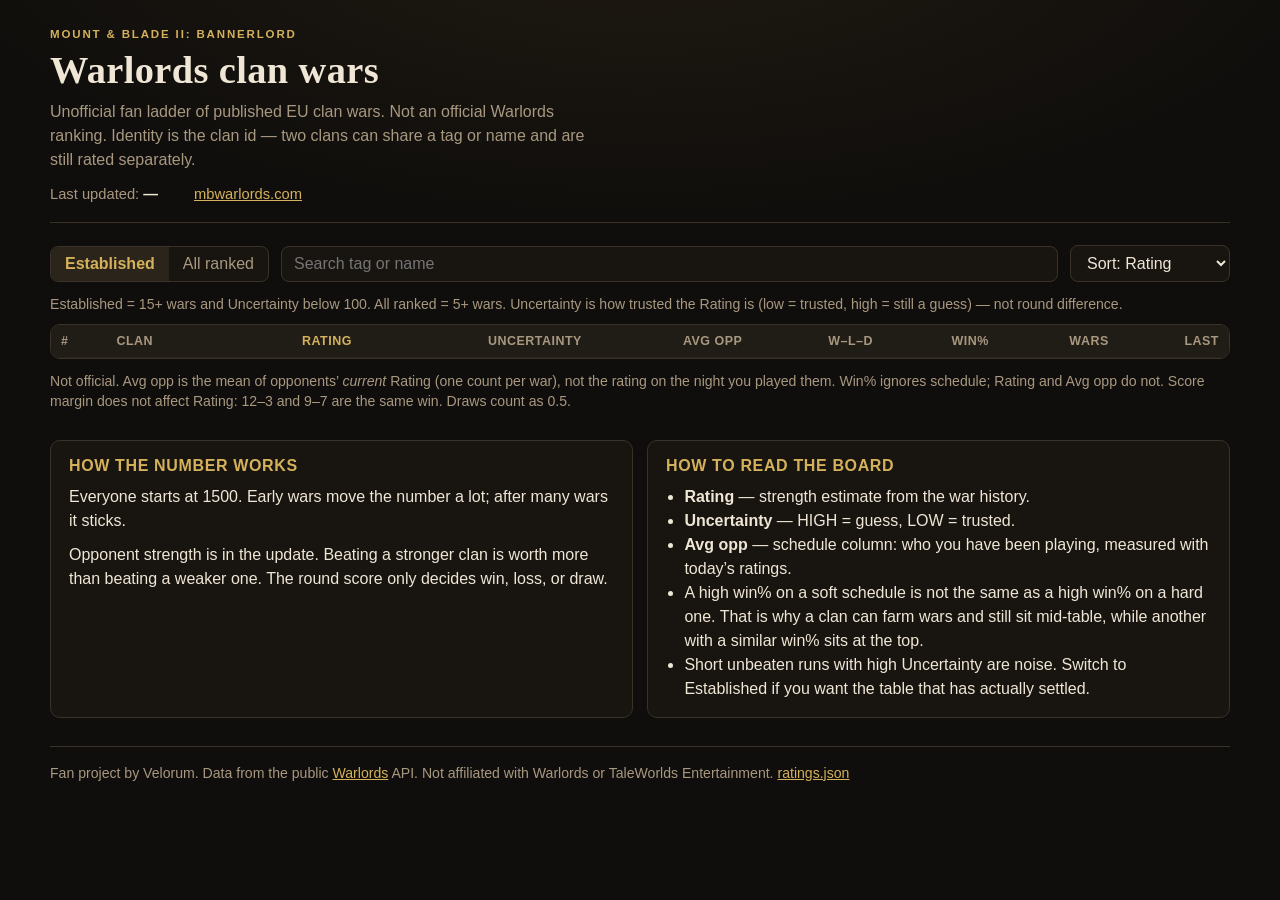
==== site/index.html @ 2134ea9e "Add unofficial Warlords clan-war ladder." ====
<!DOCTYPE html>
<html lang="en">
<head>
  <meta charset="utf-8">
  <meta name="viewport" content="width=device-width, initial-scale=1">
  <title>Warlords CW — unofficial clan-war ladder</title>
  <meta name="description" content="Unofficial Warlords (Bannerlord) clan-war ladder. Fan project, not affiliated with Warlords or TaleWorlds.">
  <link rel="stylesheet" href="styles.css">
</head>
<body>
  <div class="wrap">
    <header class="hero">
      <p class="kicker">Mount &amp; Blade II: Bannerlord</p>
      <h1>Warlords clan wars</h1>
      <p class="lede">Unofficial fan ladder of published EU clan wars. Not an official Warlords ranking. Identity is the clan id — two clans can share a tag or name and are still rated separately.</p>
      <div class="meta">
        <span>Last updated: <strong id="last-updated">—</strong></span>
        <span id="board-counts"></span>
        <span><a href="https://mbwarlords.com/">mbwarlords.com</a></span>
      </div>
    </header>

    <div class="controls">
      <div class="seg" role="group" aria-label="Who to show">
        <button type="button" id="btn-established" aria-pressed="true">Established</button>
        <button type="button" id="btn-all" aria-pressed="false">All ranked</button>
      </div>
      <label class="search">
        <input id="search" type="search" placeholder="Search tag or name" autocomplete="off">
      </label>
      <label class="sort">
        <select id="sort" aria-label="Sort board">
          <option value="rating">Sort: Rating</option>
          <option value="wars">Sort: Wars</option>
        </select>
      </label>
    </div>
    <p class="filter-hint">Established = 15+ wars and Uncertainty below 100. All ranked = 5+ wars. Uncertainty is how trusted the Rating is (low = trusted, high = still a guess) — not round difference.</p>

    <div class="table-wrap">
      <table class="board">
        <thead>
          <tr>
            <th scope="col">#</th>
            <th scope="col">Clan</th>
            <th class="sortable" scope="col" data-sort="rating" aria-sort="descending">Rating</th>
            <th scope="col">Uncertainty</th>
            <th scope="col">Avg opp</th>
            <th scope="col">W–L–D</th>
            <th scope="col">Win%</th>
            <th class="sortable" scope="col" data-sort="wars">Wars</th>
            <th scope="col">Last</th>
          </tr>
        </thead>
        <tbody id="board-body"></tbody>
      </table>
      <p class="empty" id="board-empty" hidden>No clans match this view.</p>
    </div>
    <p class="caption">Not official. Avg opp is the mean of opponents’ <em>current</em> Rating (one count per war), not the rating on the night you played them. Win% ignores schedule; Rating and Avg opp do not. Score margin does not affect Rating: 12–3 and 9–7 are the same win. Draws count as 0.5.</p>

    <section class="explain" aria-label="How the rating works">
      <article class="card">
        <h2>How the number works</h2>
        <p>Everyone starts at 1500. Early wars move the number a lot; after many wars it sticks.</p>
        <p>Opponent strength is in the update. Beating a stronger clan is worth more than beating a weaker one. The round score only decides win, loss, or draw.</p>
        <div id="explain-dynamic"></div>
      </article>
      <article class="card">
        <h2>How to read the board</h2>
        <ul>
          <li><strong>Rating</strong> — strength estimate from the war history.</li>
          <li><strong>Uncertainty</strong> — HIGH = guess, LOW = trusted.</li>
          <li><strong>Avg opp</strong> — schedule column: who you have been playing, measured with today’s ratings.</li>
          <li>A high win% on a soft schedule is not the same as a high win% on a hard one. That is why a clan can farm wars and still sit mid-table, while another with a similar win% sits at the top.</li>
          <li>Short unbeaten runs with high Uncertainty are noise. Switch to Established if you want the table that has actually settled.</li>
        </ul>
      </article>
    </section>

    <footer>
      Fan project by Velorum. Data from the public <a href="https://mbwarlords.com/">Warlords</a> API.
      Not affiliated with Warlords or TaleWorlds Entertainment.
      <a href="data/ratings.json">ratings.json</a>
    </footer>
  </div>

  <script type="application/json" id="ladder-data">__LADDER_JSON__</script>
  <script src="app.js" defer></script>
</body>
</html>
---- site/styles.css ----
:root {
  --bg: #100e0c;
  --bg-raise: #181511;
  --ink: #efe6d6;
  --muted: #a89880;
  --line: #3a3228;
  --gold: #d4b15a;
  --gold-dim: #8a7030;
  --accent: #c4a35a;
  --row: #16130f;
  --row-alt: #1c1914;
  --row-hover: #241f18;
  --focus: #e6c87a;
  font-family: "Segoe UI", "Helvetica Neue", Helvetica, Arial, sans-serif;
}

*,
*::before,
*::after {
  box-sizing: border-box;
}

html,
body {
  margin: 0;
  min-height: 100%;
  background: var(--bg);
  color: var(--ink);
  color-scheme: dark;
}

body {
  background:
    radial-gradient(1200px 500px at 50% -80px, rgba(212, 177, 90, 0.08), transparent 60%),
    var(--bg);
}

a {
  color: var(--gold);
}

a:hover {
  color: #f0d78a;
}

.wrap {
  width: min(1180px, calc(100% - 32px));
  margin: 0 auto;
  padding: 28px 0 64px;
}

header.hero {
  border-bottom: 1px solid var(--line);
  padding-bottom: 20px;
  margin-bottom: 22px;
}

.kicker {
  color: var(--gold);
  letter-spacing: 0.16em;
  text-transform: uppercase;
  font-size: 0.72rem;
  font-weight: 700;
  margin: 0 0 8px;
}

h1 {
  font-family: Georgia, "Times New Roman", serif;
  font-size: clamp(1.8rem, 3vw, 2.4rem);
  font-weight: 700;
  margin: 0 0 8px;
  letter-spacing: 0.01em;
}

.lede {
  margin: 0;
  color: var(--muted);
  max-width: 62ch;
  line-height: 1.5;
}

.meta {
  display: flex;
  flex-wrap: wrap;
  gap: 10px 18px;
  margin-top: 14px;
  color: var(--muted);
  font-size: 0.92rem;
}

.meta strong {
  color: var(--ink);
  font-weight: 600;
}

.controls {
  display: flex;
  flex-wrap: wrap;
  gap: 12px;
  align-items: center;
  margin: 0 0 14px;
}

.seg {
  display: inline-flex;
  border: 1px solid var(--line);
  border-radius: 8px;
  overflow: hidden;
  background: var(--bg-raise);
}

.seg button {
  appearance: none;
  border: 0;
  background: transparent;
  color: var(--muted);
  padding: 8px 14px;
  font: inherit;
  cursor: pointer;
}

.seg button[aria-pressed="true"] {
  background: #2a241a;
  color: var(--gold);
  font-weight: 600;
}

.search {
  flex: 1 1 220px;
  min-width: 180px;
}

.search input,
.sort select {
  width: 100%;
  background: var(--bg-raise);
  color: var(--ink);
  border: 1px solid var(--line);
  border-radius: 8px;
  padding: 8px 12px;
  font: inherit;
}

.sort {
  flex: 0 0 160px;
}

.filter-hint {
  margin: 0 0 12px;
  color: var(--muted);
  font-size: 0.88rem;
}

.table-wrap {
  overflow-x: auto;
  border: 1px solid var(--line);
  border-radius: 10px;
  background: var(--row);
}

table.board {
  width: 100%;
  border-collapse: collapse;
  font-variant-numeric: tabular-nums;
  min-width: 860px;
}

.board th,
.board td {
  padding: 9px 10px;
  text-align: right;
  border-bottom: 1px solid #2a241c;
  white-space: nowrap;
}

.board th {
  position: sticky;
  top: 0;
  background: #201c16;
  color: var(--muted);
  font-size: 0.78rem;
  letter-spacing: 0.04em;
  text-transform: uppercase;
  font-weight: 650;
  z-index: 1;
}

.board th:nth-child(2),
.board td:nth-child(2),
.board th:nth-child(1),
.board td:nth-child(1) {
  text-align: left;
}

.board tbody tr:nth-child(even) {
  background: var(--row-alt);
}

.board tbody tr:hover {
  background: var(--row-hover);
}

.board th.sortable {
  cursor: pointer;
}

.board th.sortable:hover,
.board th[aria-sort]:not([aria-sort="none"]) {
  color: var(--gold);
}

.board td.heat {
  color: #f3eee4;
}

.clan .tag {
  color: var(--gold);
  font-weight: 700;
  margin-right: 8px;
}

.clan .name {
  color: var(--ink);
}

.wld {
  color: var(--ink);
}

.empty {
  padding: 28px 16px;
  text-align: center;
  color: var(--muted);
}

.caption {
  margin: 12px 0 28px;
  color: var(--muted);
  font-size: 0.88rem;
  line-height: 1.45;
}

.explain {
  display: grid;
  gap: 14px;
  grid-template-columns: 1fr;
}

@media (min-width: 860px) {
  .explain {
    grid-template-columns: 1fr 1fr;
  }
}

.card {
  background: var(--bg-raise);
  border: 1px solid var(--line);
  border-radius: 10px;
  padding: 16px 18px;
}

.card h2 {
  margin: 0 0 10px;
  font-size: 1rem;
  color: var(--gold);
  letter-spacing: 0.04em;
  text-transform: uppercase;
}

.card p,
.card ul {
  margin: 0 0 10px;
  color: var(--ink);
  line-height: 1.5;
}

.card ul {
  padding-left: 1.15rem;
}

.card p:last-child,
.card ul:last-child {
  margin-bottom: 0;
}

footer {
  margin-top: 28px;
  padding-top: 16px;
  border-top: 1px solid var(--line);
  color: var(--muted);
  font-size: 0.88rem;
  line-height: 1.5;
}

:focus-visible {
  outline: 2px solid var(--focus);
  outline-offset: 2px;
}
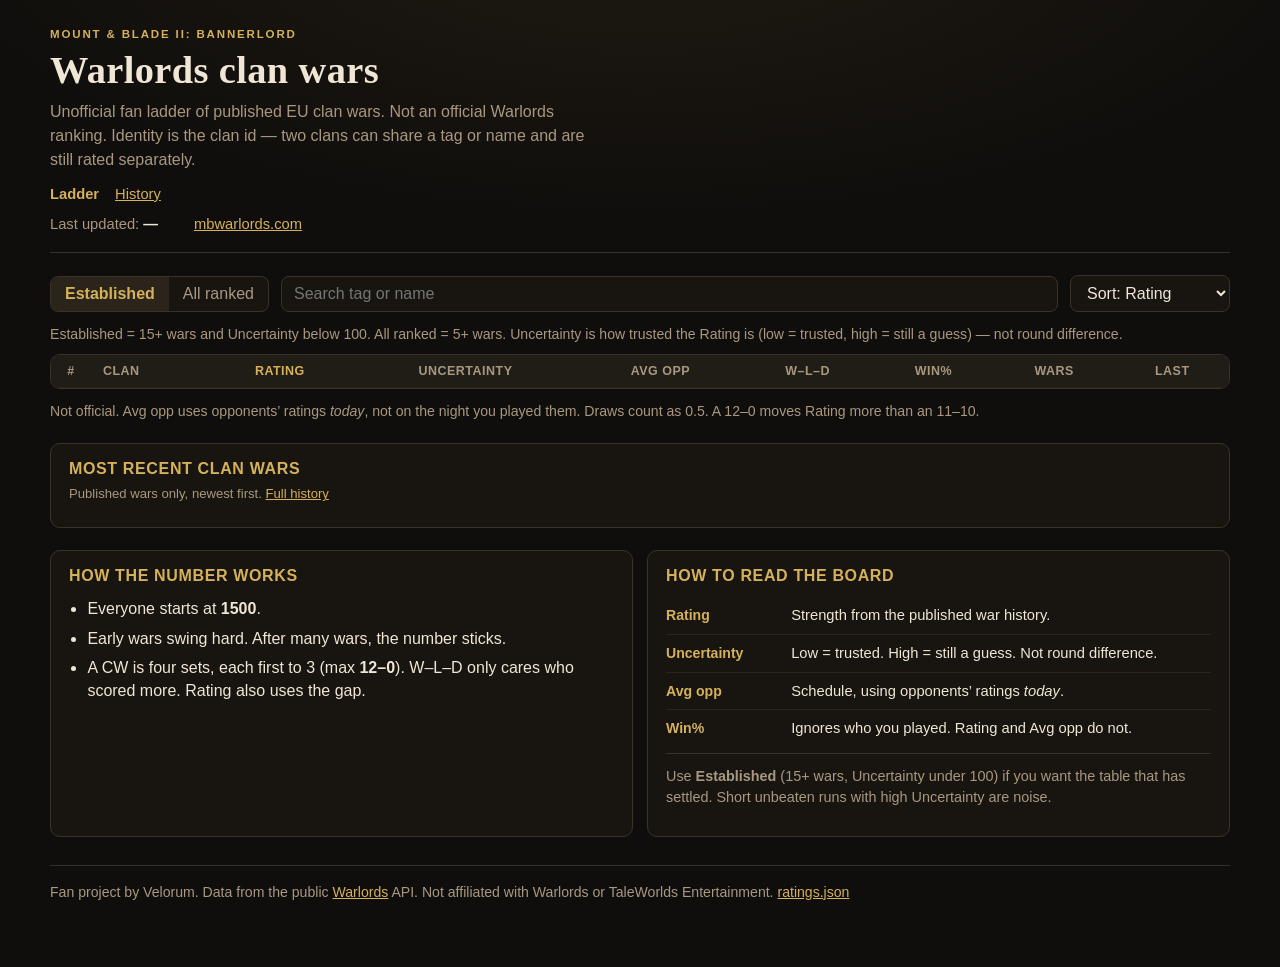
==== commit f4ce74b3: "Score wars by round gap, and add a full published-war history page. W–L–D stays binary; Rating maps " ====
--- a/site/index.html
+++ b/site/index.html
@@ -13,6 +13,10 @@
       <p class="kicker">Mount &amp; Blade II: Bannerlord</p>
       <h1>Warlords clan wars</h1>
       <p class="lede">Unofficial fan ladder of published EU clan wars. Not an official Warlords ranking. Identity is the clan id — two clans can share a tag or name and are still rated separately.</p>
+      <nav class="nav" aria-label="Site">
+        <a href="index.html" aria-current="page">Ladder</a>
+        <a href="wars.html">History</a>
+      </nav>
       <div class="meta">
         <span>Last updated: <strong id="last-updated">—</strong></span>
         <span id="board-counts"></span>
@@ -56,24 +60,48 @@
       </table>
       <p class="empty" id="board-empty" hidden>No clans match this view.</p>
     </div>
-    <p class="caption">Not official. Avg opp is the mean of opponents’ <em>current</em> Rating (one count per war), not the rating on the night you played them. Win% ignores schedule; Rating and Avg opp do not. Score margin does not affect Rating: 12–3 and 9–7 are the same win. Draws count as 0.5.</p>
+    <p class="caption">Not official. Avg opp uses opponents’ ratings <em>today</em>, not on the night you played them. Draws count as 0.5. A 12–0 moves Rating more than an 11–10.</p>
+
+    <section class="recent" aria-label="Most recent clan wars">
+      <article class="card">
+        <h2>Most recent clan wars</h2>
+        <p class="recent-hint">Published wars only, newest first. <a href="wars.html">Full history</a></p>
+        <ul id="recent-wars" class="recent-list"></ul>
+      </article>
+    </section>
 
     <section class="explain" aria-label="How the rating works">
       <article class="card">
         <h2>How the number works</h2>
-        <p>Everyone starts at 1500. Early wars move the number a lot; after many wars it sticks.</p>
-        <p>Opponent strength is in the update. Beating a stronger clan is worth more than beating a weaker one. The round score only decides win, loss, or draw.</p>
+        <ul class="rules">
+          <li>Everyone starts at <strong>1500</strong>.</li>
+          <li>Early wars swing hard. After many wars, the number sticks.</li>
+          <li>A CW is four sets, each first to 3 (max <strong>12–0</strong>). W–L–D only cares who scored more. Rating also uses the gap.</li>
+        </ul>
         <div id="explain-dynamic"></div>
       </article>
       <article class="card">
         <h2>How to read the board</h2>
-        <ul>
-          <li><strong>Rating</strong> — strength estimate from the war history.</li>
-          <li><strong>Uncertainty</strong> — HIGH = guess, LOW = trusted.</li>
-          <li><strong>Avg opp</strong> — schedule column: who you have been playing, measured with today’s ratings.</li>
-          <li>A high win% on a soft schedule is not the same as a high win% on a hard one. That is why a clan can farm wars and still sit mid-table, while another with a similar win% sits at the top.</li>
-          <li>Short unbeaten runs with high Uncertainty are noise. Switch to Established if you want the table that has actually settled.</li>
-        </ul>
+        <dl class="cols">
+          <div>
+            <dt>Rating</dt>
+            <dd>Strength from the published war history.</dd>
+          </div>
+          <div>
+            <dt>Uncertainty</dt>
+            <dd>Low = trusted. High = still a guess. Not round difference.</dd>
+          </div>
+          <div>
+            <dt>Avg opp</dt>
+            <dd>Schedule, using opponents’ ratings <em>today</em>.</dd>
+          </div>
+          <div>
+            <dt>Win%</dt>
+            <dd>Ignores who you played. Rating and Avg opp do not.</dd>
+          </div>
+        </dl>
+        <p class="note">Use <strong>Established</strong> (15+ wars, Uncertainty under 100) if you want the table that has settled. Short unbeaten runs with high Uncertainty are noise.</p>
+        <div id="explain-board"></div>
       </article>
     </section>
 
--- a/site/styles.css
+++ b/site/styles.css
@@ -88,6 +88,19 @@
   font-size: 0.92rem;
 }
 
+.nav {
+  display: flex;
+  gap: 16px;
+  margin-top: 14px;
+  font-size: 0.92rem;
+}
+
+.nav a[aria-current="page"] {
+  color: var(--gold);
+  font-weight: 650;
+  text-decoration: none;
+}
+
 .meta strong {
   color: var(--ink);
   font-weight: 600;
@@ -167,8 +180,8 @@
 
 .board th,
 .board td {
-  padding: 9px 10px;
-  text-align: right;
+  padding: 9px 12px;
+  text-align: center;
   border-bottom: 1px solid #2a241c;
   white-space: nowrap;
 }
@@ -185,10 +198,15 @@
   z-index: 1;
 }
 
-.board th:nth-child(2),
-.board td:nth-child(2),
 .board th:nth-child(1),
 .board td:nth-child(1) {
+  text-align: center;
+  color: var(--muted);
+  width: 2.5rem;
+}
+
+.board th:nth-child(2),
+.board td:nth-child(2) {
   text-align: left;
 }
 
@@ -209,8 +227,17 @@
   color: var(--gold);
 }
 
+.board td.num {
+  font-variant-numeric: tabular-nums;
+}
+
 .board td.heat {
-  color: #f3eee4;
+  font-weight: 650;
+}
+
+.board td.wld {
+  color: var(--ink);
+  font-weight: 500;
 }
 
 .clan .tag {
@@ -220,10 +247,6 @@
 }
 
 .clan .name {
-  color: var(--ink);
-}
-
-.wld {
   color: var(--ink);
 }
 
@@ -234,10 +257,105 @@
 }
 
 .caption {
-  margin: 12px 0 28px;
+  margin: 12px 0 22px;
   color: var(--muted);
   font-size: 0.88rem;
   line-height: 1.45;
+}
+
+.recent {
+  margin: 0 0 22px;
+}
+
+.recent-hint {
+  margin: -4px 0 10px;
+  color: var(--muted);
+  font-size: 0.82rem;
+}
+
+.recent-list {
+  list-style: none;
+  margin: 0;
+  padding: 0;
+}
+
+.recent-list li {
+  display: grid;
+  grid-template-columns: 8.5rem minmax(0, 1fr) 4.2rem;
+  gap: 12px;
+  align-items: baseline;
+  padding: 8px 0;
+  border-bottom: 1px solid #2a241c;
+}
+
+.recent-list li:last-child {
+  border-bottom: 0;
+  padding-bottom: 0;
+}
+
+.recent-list .when {
+  color: var(--muted);
+  font-size: 0.88rem;
+  font-variant-numeric: tabular-nums;
+}
+
+.recent-list .match {
+  min-width: 0;
+}
+
+.recent-list .vs {
+  color: var(--muted);
+  margin: 0 0.45rem;
+  font-size: 0.82rem;
+}
+
+.recent-list .side .tag {
+  font-weight: 700;
+  margin-right: 6px;
+}
+
+.recent-list .side.win,
+.recent-list .side.win .tag {
+  color: #76cc94;
+}
+
+.recent-list .side.lose,
+.recent-list .side.lose .tag {
+  color: #e07666;
+}
+
+.recent-list .score {
+  text-align: right;
+  font-weight: 700;
+  font-variant-numeric: tabular-nums;
+}
+
+.recent-empty {
+  color: var(--muted);
+}
+
+@media (max-width: 700px) {
+  .recent-list li {
+    grid-template-columns: 1fr auto;
+    grid-template-areas:
+      "match score"
+      "when score";
+    gap: 2px 12px;
+    padding: 10px 0;
+  }
+
+  .recent-list .when {
+    grid-area: when;
+  }
+
+  .recent-list .match {
+    grid-area: match;
+  }
+
+  .recent-list .score {
+    grid-area: score;
+    align-self: center;
+  }
 }
 
 .explain {
@@ -260,27 +378,126 @@
 }
 
 .card h2 {
-  margin: 0 0 10px;
+  margin: 0 0 12px;
   font-size: 1rem;
   color: var(--gold);
   letter-spacing: 0.04em;
   text-transform: uppercase;
 }
 
-.card p,
-.card ul {
-  margin: 0 0 10px;
-  color: var(--ink);
-  line-height: 1.5;
-}
-
-.card ul {
+.card h3 {
+  margin: 0 0 8px;
+  font-size: 0.72rem;
+  font-weight: 700;
+  letter-spacing: 0.08em;
+  text-transform: uppercase;
+  color: var(--muted);
+}
+
+.rules {
+  margin: 0 0 16px;
   padding-left: 1.15rem;
-}
-
-.card p:last-child,
-.card ul:last-child {
-  margin-bottom: 0;
+  color: var(--ink);
+  line-height: 1.45;
+}
+
+.rules li + li {
+  margin-top: 6px;
+}
+
+.ex-block + .ex-block {
+  margin-top: 16px;
+  padding-top: 14px;
+  border-top: 1px solid var(--line);
+}
+
+.ex-rows {
+  list-style: none;
+  margin: 0;
+  padding: 0;
+}
+
+.ex-rows li {
+  display: flex;
+  justify-content: space-between;
+  gap: 12px;
+  align-items: baseline;
+  padding: 7px 0;
+  border-bottom: 1px solid #2a241c;
+  color: var(--ink);
+  font-size: 0.94rem;
+}
+
+.ex-rows li:last-child {
+  border-bottom: 0;
+  padding-bottom: 0;
+}
+
+.ex-delta,
+.ex-result {
+  font-variant-numeric: tabular-nums;
+  font-weight: 700;
+  color: var(--gold);
+}
+
+.ex-note,
+.card .note {
+  margin: 0;
+  color: var(--muted);
+  font-size: 0.9rem;
+  line-height: 1.45;
+}
+
+.card .note {
+  margin-top: 14px;
+  padding-top: 12px;
+  border-top: 1px solid var(--line);
+}
+
+#explain-board {
+  margin-top: 12px;
+}
+
+.cols {
+  display: grid;
+  gap: 0;
+  margin: 0;
+}
+
+.cols > div {
+  display: grid;
+  grid-template-columns: 7.2rem 1fr;
+  gap: 10px;
+  align-items: baseline;
+  padding: 8px 0;
+  border-bottom: 1px solid #2a241c;
+}
+
+.cols > div:last-child {
+  border-bottom: 0;
+  padding-bottom: 0;
+}
+
+.cols dt {
+  margin: 0;
+  color: var(--gold);
+  font-weight: 650;
+  font-size: 0.88rem;
+}
+
+.cols dd {
+  margin: 0;
+  color: var(--ink);
+  font-size: 0.92rem;
+  line-height: 1.4;
+}
+
+@media (max-width: 520px) {
+  .cols > div {
+    grid-template-columns: 1fr;
+    gap: 2px;
+    padding: 10px 0;
+  }
 }
 
 footer {
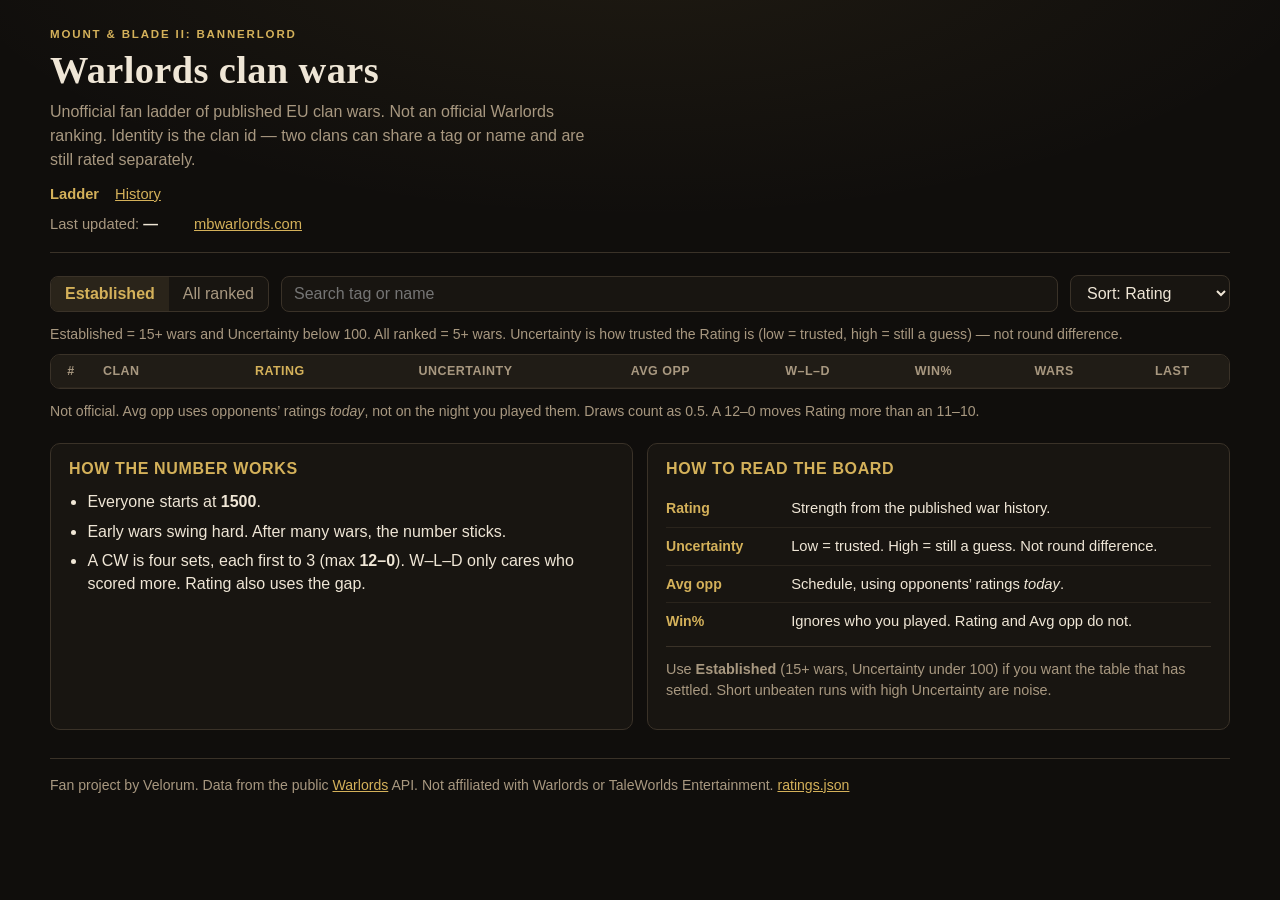
==== commit 179dc321: "Drop the recent-wars block now that History exists. Co-authored-by: Cursor <cursoragent@cursor.com>" ====
--- a/site/index.html
+++ b/site/index.html
@@ -62,14 +62,6 @@
     </div>
     <p class="caption">Not official. Avg opp uses opponents’ ratings <em>today</em>, not on the night you played them. Draws count as 0.5. A 12–0 moves Rating more than an 11–10.</p>
 
-    <section class="recent" aria-label="Most recent clan wars">
-      <article class="card">
-        <h2>Most recent clan wars</h2>
-        <p class="recent-hint">Published wars only, newest first. <a href="wars.html">Full history</a></p>
-        <ul id="recent-wars" class="recent-list"></ul>
-      </article>
-    </section>
-
     <section class="explain" aria-label="How the rating works">
       <article class="card">
         <h2>How the number works</h2>
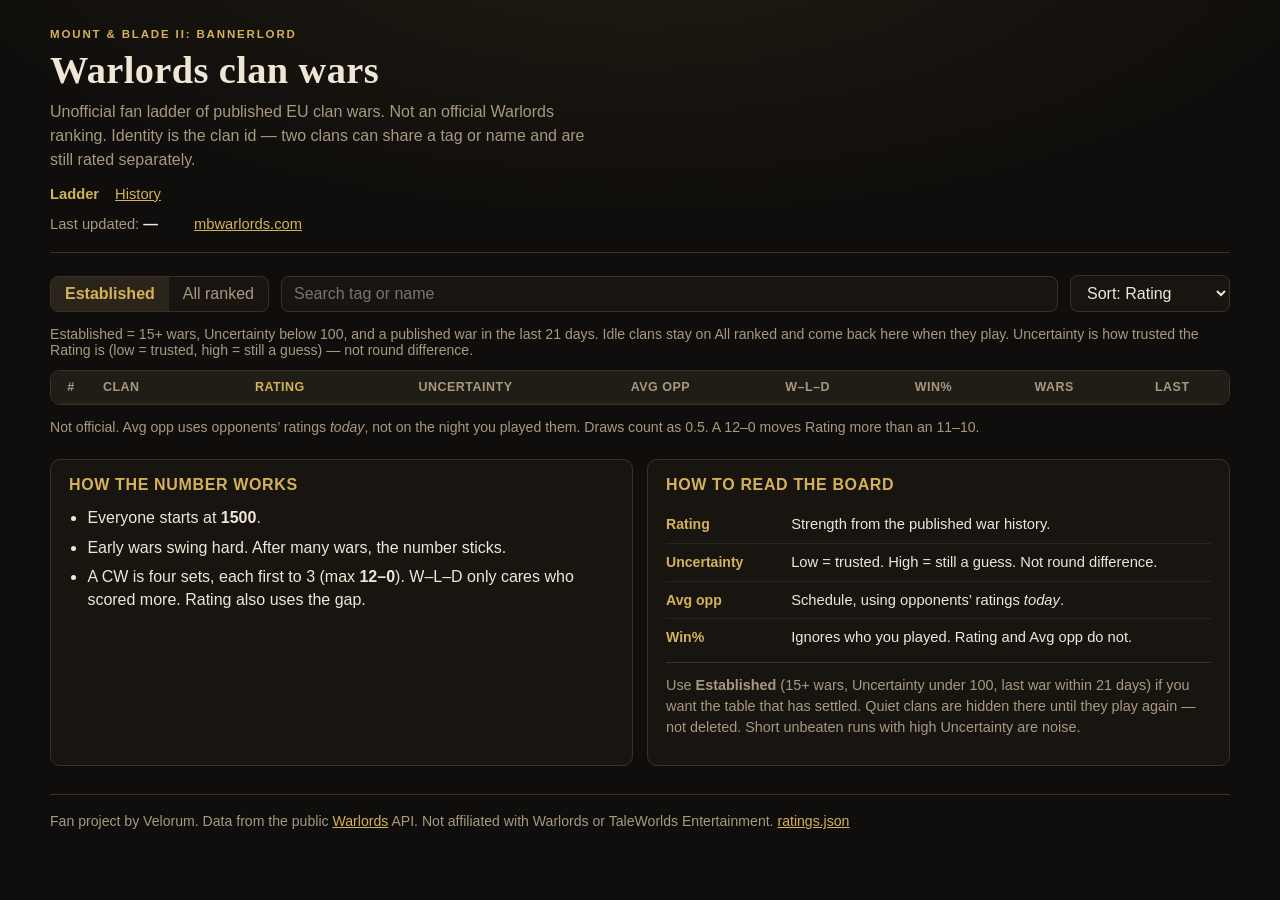
==== commit 2acaf702: "Show history rating swings, stripe rows, and hide idle clans from Established. Co-authored-by: Curso" ====
--- a/site/index.html
+++ b/site/index.html
@@ -39,7 +39,7 @@
         </select>
       </label>
     </div>
-    <p class="filter-hint">Established = 15+ wars and Uncertainty below 100. All ranked = 5+ wars. Uncertainty is how trusted the Rating is (low = trusted, high = still a guess) — not round difference.</p>
+    <p class="filter-hint">Established = 15+ wars, Uncertainty below 100, and a published war in the last 21 days. Idle clans stay on All ranked and come back here when they play. Uncertainty is how trusted the Rating is (low = trusted, high = still a guess) — not round difference.</p>
 
     <div class="table-wrap">
       <table class="board">
@@ -92,7 +92,7 @@
             <dd>Ignores who you played. Rating and Avg opp do not.</dd>
           </div>
         </dl>
-        <p class="note">Use <strong>Established</strong> (15+ wars, Uncertainty under 100) if you want the table that has settled. Short unbeaten runs with high Uncertainty are noise.</p>
+        <p class="note">Use <strong>Established</strong> (15+ wars, Uncertainty under 100, last war within 21 days) if you want the table that has settled. Quiet clans are hidden there until they play again — not deleted. Short unbeaten runs with high Uncertainty are noise.</p>
         <div id="explain-board"></div>
       </article>
     </section>
--- a/site/styles.css
+++ b/site/styles.css
@@ -275,7 +275,7 @@
 
 .recent-list {
   list-style: none;
-  margin: 0;
+  margin: 0 -18px;
   padding: 0;
 }
 
@@ -284,13 +284,21 @@
   grid-template-columns: 8.5rem minmax(0, 1fr) 4.2rem;
   gap: 12px;
   align-items: baseline;
-  padding: 8px 0;
+  padding: 8px 18px;
   border-bottom: 1px solid #2a241c;
+  background: var(--row);
+}
+
+.recent-list li:nth-child(even) {
+  background: #221e18;
+}
+
+.recent-list li:hover {
+  background: var(--row-hover);
 }
 
 .recent-list li:last-child {
   border-bottom: 0;
-  padding-bottom: 0;
 }
 
 .recent-list .when {
@@ -322,6 +330,26 @@
 .recent-list .side.lose,
 .recent-list .side.lose .tag {
   color: #e07666;
+}
+
+.recent-list .delta {
+  margin-left: 0.4rem;
+  font-size: 0.86em;
+  font-weight: 700;
+  font-variant-numeric: tabular-nums;
+  white-space: nowrap;
+}
+
+.recent-list .side .delta.up {
+  color: #76cc94;
+}
+
+.recent-list .side .delta.down {
+  color: #e07666;
+}
+
+.recent-list .side .delta.flat {
+  color: var(--muted);
 }
 
 .recent-list .score {
@@ -341,7 +369,7 @@
       "match score"
       "when score";
     gap: 2px 12px;
-    padding: 10px 0;
+    padding: 10px 18px;
   }
 
   .recent-list .when {
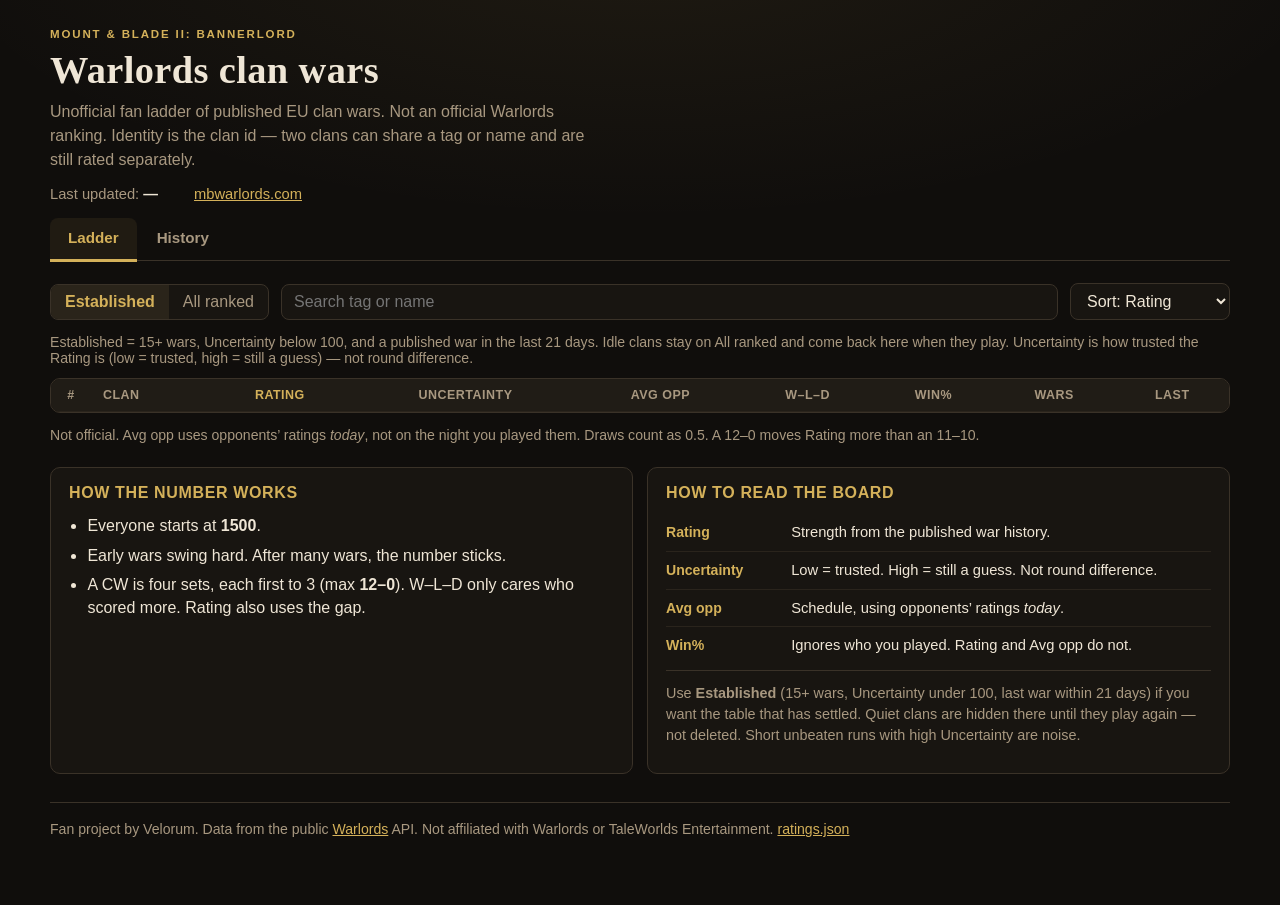
==== commit b11b85ce: "Style Ladder and History as page tabs. Co-authored-by: Cursor <cursoragent@cursor.com>" ====
--- a/site/index.html
+++ b/site/index.html
@@ -13,15 +13,15 @@
       <p class="kicker">Mount &amp; Blade II: Bannerlord</p>
       <h1>Warlords clan wars</h1>
       <p class="lede">Unofficial fan ladder of published EU clan wars. Not an official Warlords ranking. Identity is the clan id — two clans can share a tag or name and are still rated separately.</p>
-      <nav class="nav" aria-label="Site">
-        <a href="index.html" aria-current="page">Ladder</a>
-        <a href="wars.html">History</a>
-      </nav>
       <div class="meta">
         <span>Last updated: <strong id="last-updated">—</strong></span>
         <span id="board-counts"></span>
         <span><a href="https://mbwarlords.com/">mbwarlords.com</a></span>
       </div>
+      <nav class="nav" aria-label="Site">
+        <a href="index.html" aria-current="page">Ladder</a>
+        <a href="wars.html">History</a>
+      </nav>
     </header>
 
     <div class="controls">
--- a/site/styles.css
+++ b/site/styles.css
@@ -90,15 +90,34 @@
 
 .nav {
   display: flex;
-  gap: 16px;
-  margin-top: 14px;
-  font-size: 0.92rem;
+  gap: 2px;
+  margin: 16px 0 -22px;
+  font-size: 0.95rem;
+}
+
+.nav a {
+  color: var(--muted);
+  text-decoration: none;
+  padding: 11px 18px 13px;
+  font-weight: 600;
+  border-bottom: 3px solid transparent;
+  border-radius: 8px 8px 0 0;
+}
+
+.nav a:hover {
+  color: var(--ink);
+  background: var(--row-hover);
+}
+
+.nav a:focus-visible {
+  outline: 2px solid var(--focus);
+  outline-offset: 2px;
 }
 
 .nav a[aria-current="page"] {
   color: var(--gold);
-  font-weight: 650;
-  text-decoration: none;
+  background: rgba(212, 177, 90, 0.08);
+  border-bottom-color: var(--gold);
 }
 
 .meta strong {
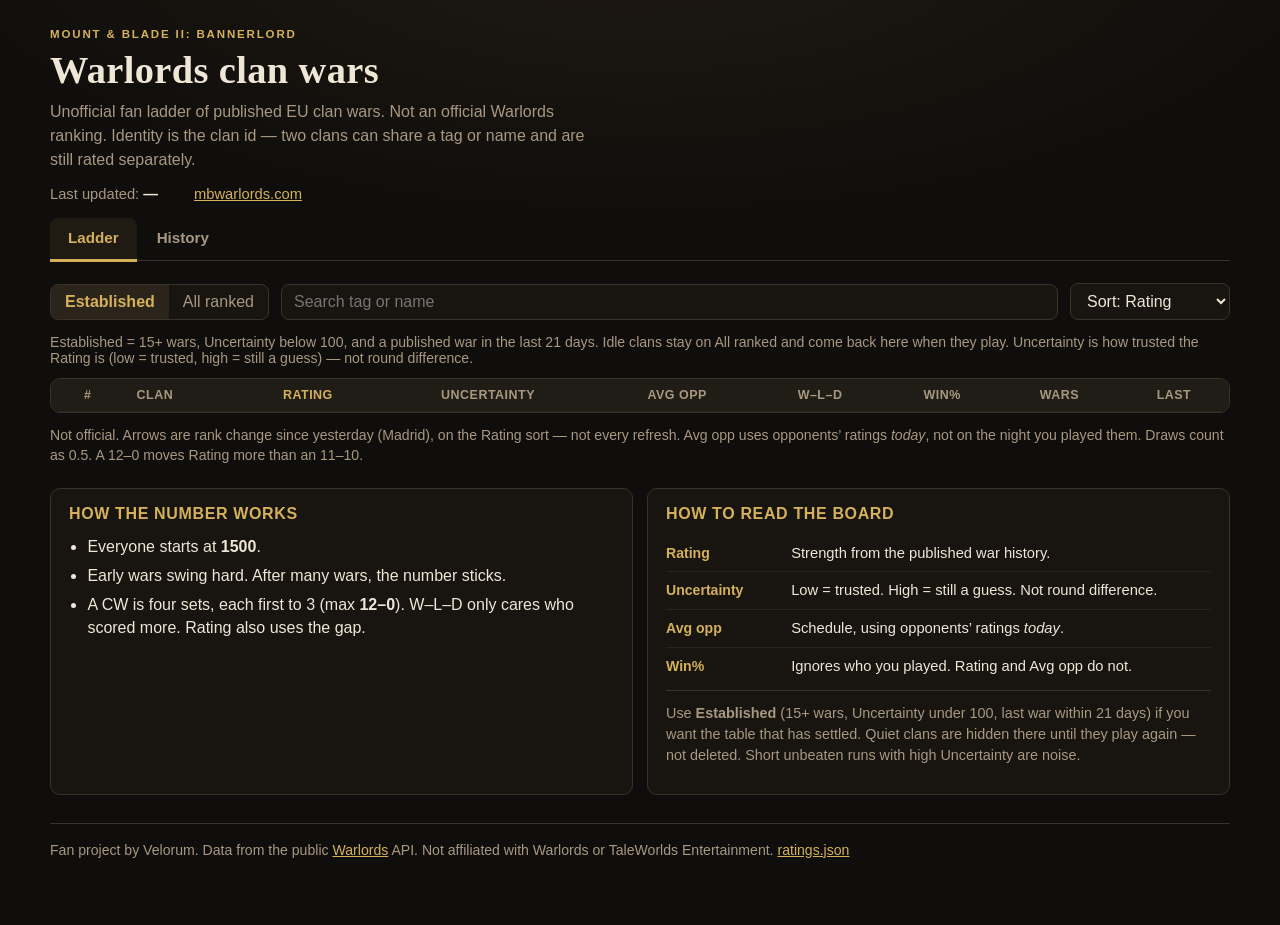
==== commit 8ee6e669: "Show daily rank arrows on the ladder. Co-authored-by: Cursor <cursoragent@cursor.com>" ====
--- a/site/index.html
+++ b/site/index.html
@@ -60,7 +60,7 @@
       </table>
       <p class="empty" id="board-empty" hidden>No clans match this view.</p>
     </div>
-    <p class="caption">Not official. Avg opp uses opponents’ ratings <em>today</em>, not on the night you played them. Draws count as 0.5. A 12–0 moves Rating more than an 11–10.</p>
+    <p class="caption">Not official. Arrows are rank change since yesterday (Madrid), on the Rating sort — not every refresh. Avg opp uses opponents’ ratings <em>today</em>, not on the night you played them. Draws count as 0.5. A 12–0 moves Rating more than an 11–10.</p>
 
     <section class="explain" aria-label="How the rating works">
       <article class="card">
--- a/site/styles.css
+++ b/site/styles.css
@@ -221,7 +221,44 @@
 .board td:nth-child(1) {
   text-align: center;
   color: var(--muted);
-  width: 2.5rem;
+  width: 4.6rem;
+}
+
+.board td.rank {
+  white-space: nowrap;
+}
+
+.board .rank-n {
+  display: inline-block;
+  min-width: 1.4em;
+}
+
+.board .move {
+  display: inline-block;
+  margin-left: 6px;
+  font-size: 0.72rem;
+  font-weight: 700;
+  letter-spacing: 0.02em;
+  vertical-align: middle;
+}
+
+.board .move.up {
+  color: #76cc94;
+}
+
+.board .move.down {
+  color: #e07666;
+}
+
+.board .move.same {
+  color: var(--muted);
+  font-weight: 500;
+}
+
+.board .move.in {
+  color: var(--gold);
+  font-size: 0.62rem;
+  letter-spacing: 0.06em;
 }
 
 .board th:nth-child(2),
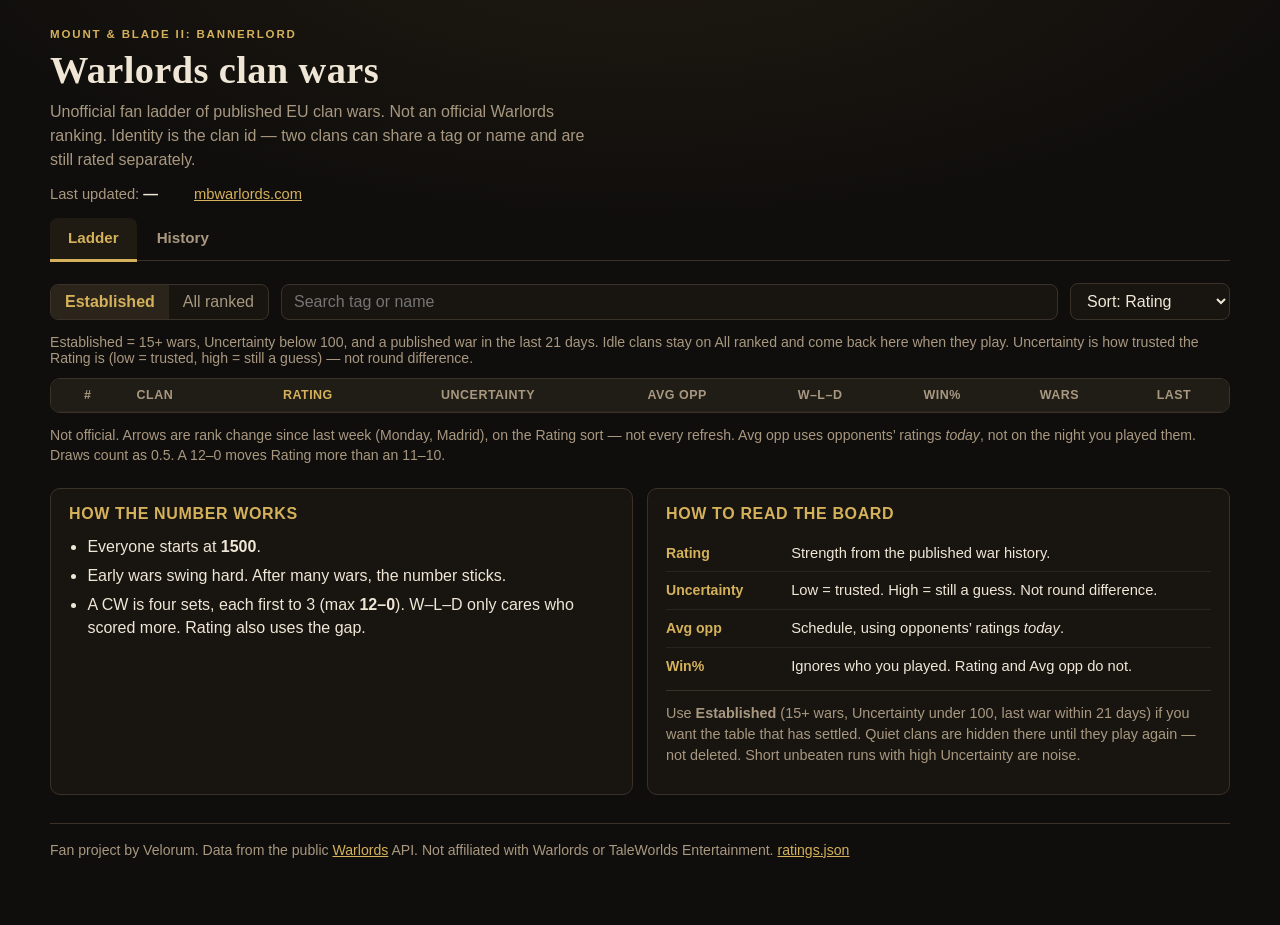
==== commit ca5dbaf2: "Compare ladder rank arrows to last week. Co-authored-by: Cursor <cursoragent@cursor.com>" ====
--- a/site/index.html
+++ b/site/index.html
@@ -60,7 +60,7 @@
       </table>
       <p class="empty" id="board-empty" hidden>No clans match this view.</p>
     </div>
-    <p class="caption">Not official. Arrows are rank change since yesterday (Madrid), on the Rating sort — not every refresh. Avg opp uses opponents’ ratings <em>today</em>, not on the night you played them. Draws count as 0.5. A 12–0 moves Rating more than an 11–10.</p>
+    <p class="caption">Not official. Arrows are rank change since last week (Monday, Madrid), on the Rating sort — not every refresh. Avg opp uses opponents’ ratings <em>today</em>, not on the night you played them. Draws count as 0.5. A 12–0 moves Rating more than an 11–10.</p>
 
     <section class="explain" aria-label="How the rating works">
       <article class="card">
